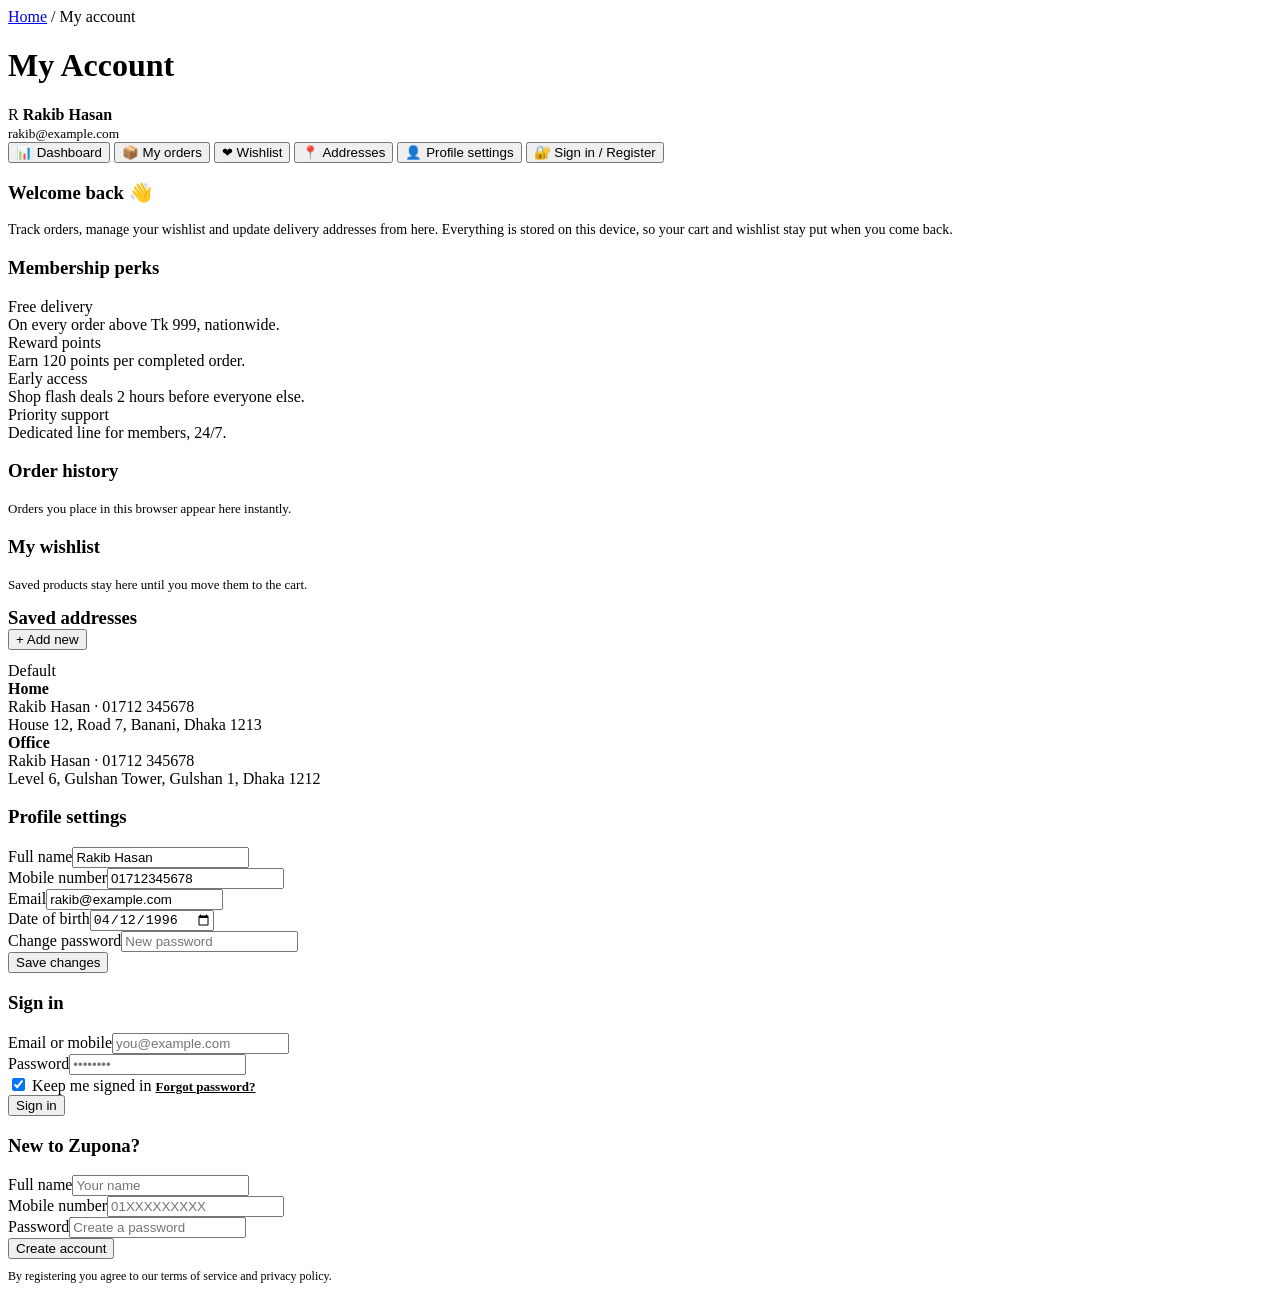
==== account.html @ 5f436944 "Add files via upload" ====
<!DOCTYPE html>
<html lang="en">
<head>
<meta charset="UTF-8">
<meta name="viewport" content="width=device-width, initial-scale=1, viewport-fit=cover">
<meta name="theme-color" content="#D4A017">
<title>My Account — ZUPONA</title>
<link rel="stylesheet" href="css/style.css">
<link rel="icon" href="data:image/svg+xml,<svg xmlns='http://www.w3.org/2000/svg' viewBox='0 0 32 32'><rect width='32' height='32' rx='8' fill='%23D4A017'/><text x='16' y='23' font-size='20' font-family='Arial' font-weight='bold' fill='white' text-anchor='middle'>Z</text></svg>">
</head>
<body data-page="account">

<header id="site-header"></header>

<div class="page-head">
  <div class="container">
    <nav class="crumbs"><a href="index.html">Home</a> <span>/</span> <span>My account</span></nav>
    <h1>My Account</h1>
  </div>
</div>

<main class="container">
  <div class="acc-layout">

    <aside class="acc-nav">
      <div class="acc-user">
        <span class="acc-avatar">R</span>
        <span><strong>Rakib Hasan</strong><br><small class="text-muted">rakib@example.com</small></span>
      </div>
      <button data-acctab="dashboard" class="is-active">📊 Dashboard</button>
      <button data-acctab="orders">📦 My orders</button>
      <button data-acctab="wishlist">❤ Wishlist</button>
      <button data-acctab="address">📍 Addresses</button>
      <button data-acctab="profile">👤 Profile settings</button>
      <button data-acctab="signin">🔐 Sign in / Register</button>
    </aside>

    <section>
      <!-- DASHBOARD -->
      <div data-acc="dashboard">
        <div class="stats" id="accStats"></div>
        <div class="panel mt-16">
          <h3>Welcome back 👋</h3>
          <p class="text-muted" style="font-size:14px;margin:0">Track orders, manage your wishlist and update delivery
          addresses from here. Everything is stored on this device, so your cart and wishlist stay put when you come back.</p>
        </div>
        <div class="panel">
          <h3>Membership perks</h3>
          <div class="addr-grid">
            <div class="addr"><span class="pill">Free delivery</span><br>On every order above Tk 999, nationwide.</div>
            <div class="addr"><span class="pill">Reward points</span><br>Earn 120 points per completed order.</div>
            <div class="addr"><span class="pill">Early access</span><br>Shop flash deals 2 hours before everyone else.</div>
            <div class="addr"><span class="pill">Priority support</span><br>Dedicated line for members, 24/7.</div>
          </div>
        </div>
      </div>

      <!-- ORDERS -->
      <div data-acc="orders" class="hide">
        <div class="panel">
          <h3>Order history</h3>
          <p class="text-muted" style="font-size:13px">Orders you place in this browser appear here instantly.</p>
        </div>
        <div id="accOrders" class="mt-16"></div>
      </div>

      <!-- WISHLIST -->
      <div data-acc="wishlist" class="hide">
        <div class="panel" style="margin-bottom:14px">
          <h3>My wishlist</h3>
          <p class="text-muted" style="font-size:13px;margin:0">Saved products stay here until you move them to the cart.</p>
        </div>
        <div id="accWish"></div>
      </div>

      <!-- ADDRESSES -->
      <div data-acc="address" class="hide">
        <div class="panel">
          <div class="flex-between" style="margin-bottom:12px">
            <h3 style="margin:0">Saved addresses</h3>
            <button class="btn btn-ghost btn-sm" onclick="ZUPONA.toast('Address form opened')">+ Add new</button>
          </div>
          <div class="addr-grid">
            <div class="addr">
              <span class="pill">Default</span><br>
              <strong>Home</strong><br>Rakib Hasan · 01712 345678<br>
              House 12, Road 7, Banani, Dhaka 1213
            </div>
            <div class="addr">
              <strong>Office</strong><br>Rakib Hasan · 01712 345678<br>
              Level 6, Gulshan Tower, Gulshan 1, Dhaka 1212
            </div>
          </div>
        </div>
      </div>

      <!-- PROFILE -->
      <div data-acc="profile" class="hide">
        <div class="panel">
          <h3>Profile settings</h3>
          <form class="acc-form form-grid">
            <div class="field"><label>Full name</label><input value="Rakib Hasan"></div>
            <div class="field"><label>Mobile number</label><input value="01712345678"></div>
            <div class="field"><label>Email</label><input type="email" value="rakib@example.com"></div>
            <div class="field"><label>Date of birth</label><input type="date" value="1996-04-12"></div>
            <div class="field full"><label>Change password</label><input type="password" placeholder="New password"></div>
            <div class="field full"><button class="btn btn-primary" type="submit">Save changes</button></div>
          </form>
        </div>
      </div>

      <!-- SIGN IN -->
      <div data-acc="signin" class="hide">
        <div class="cart-layout">
          <div class="panel">
            <h3>Sign in</h3>
            <form class="acc-form form-grid">
              <div class="field full"><label>Email or mobile</label><input required placeholder="you@example.com"></div>
              <div class="field full"><label>Password</label><input type="password" required placeholder="••••••••"></div>
              <div class="field full flex-between">
                <label class="check"><input type="checkbox" checked> <span>Keep me signed in</span></label>
                <a href="#" style="font-size:13px;color:var(--blue);font-weight:700">Forgot password?</a>
              </div>
              <div class="field full"><button class="btn btn-primary btn-block" type="submit">Sign in</button></div>
            </form>
          </div>
          <div class="panel">
            <h3>New to Zupona?</h3>
            <form class="acc-form form-grid">
              <div class="field full"><label>Full name</label><input required placeholder="Your name"></div>
              <div class="field full"><label>Mobile number</label><input required type="tel" placeholder="01XXXXXXXXX"></div>
              <div class="field full"><label>Password</label><input type="password" required placeholder="Create a password"></div>
              <div class="field full"><button class="btn btn-gold btn-block" type="submit">Create account</button></div>
            </form>
            <p class="text-muted" style="font-size:12px;margin-top:10px">By registering you agree to our terms of service and privacy policy.</p>
          </div>
        </div>
      </div>
    </section>
  </div>
</main>

<div id="site-footer"></div>
<div id="site-extras"></div>
<script src="js/app.js"></script>
</body>
</html>
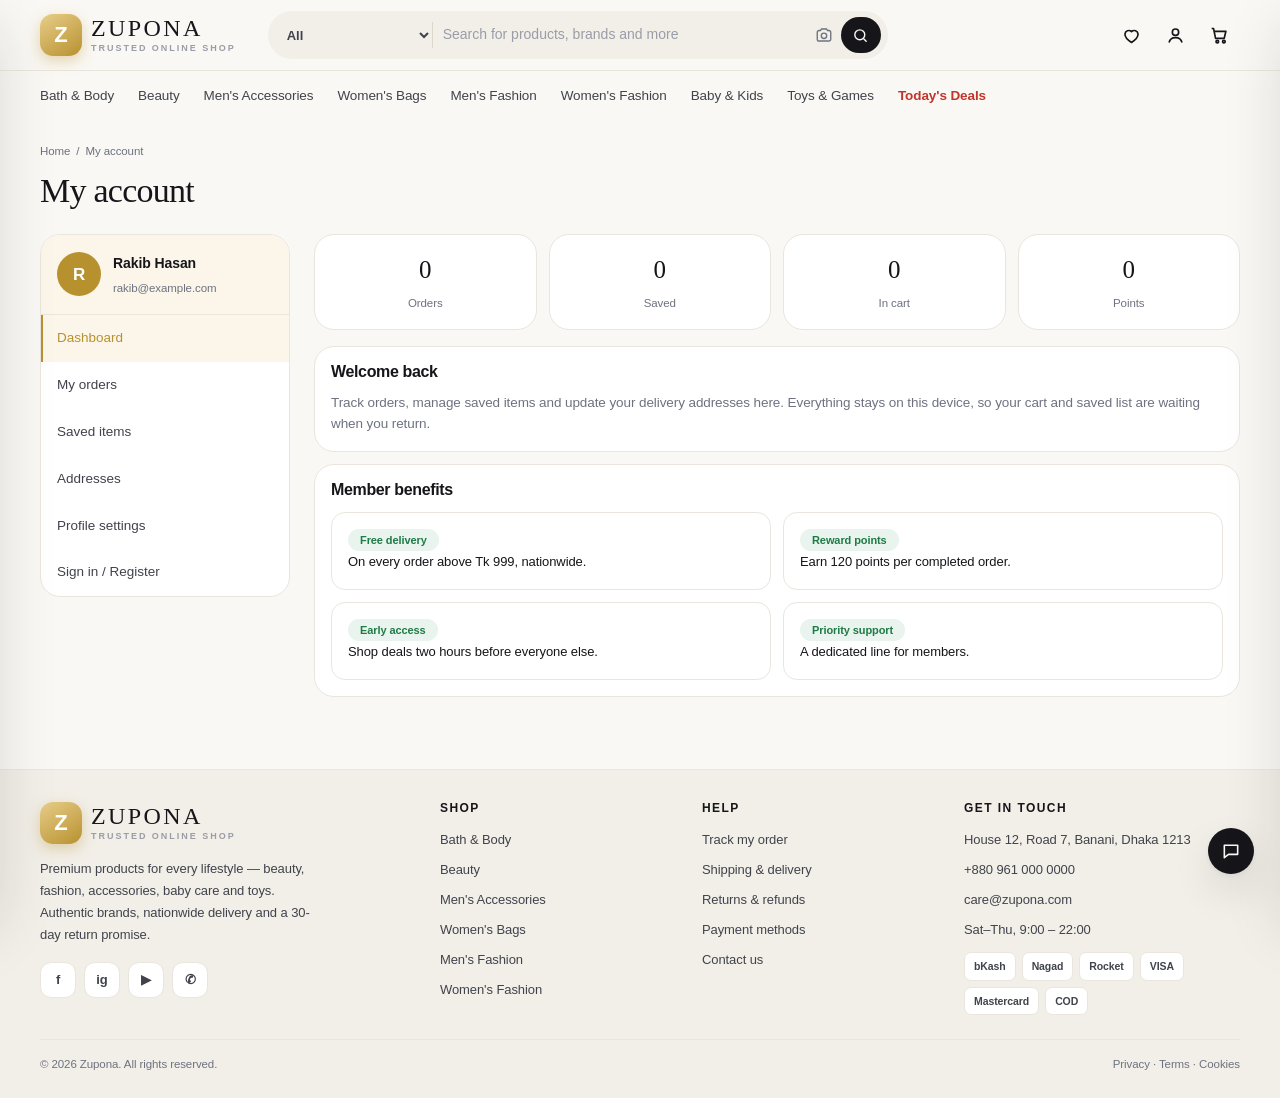
==== commit 46c4c4b4: "Add files via upload" ====
--- a/account.html
+++ b/account.html
@@ -2,137 +2,122 @@
 <html lang="en">
 <head>
 <meta charset="UTF-8">
-<meta name="viewport" content="width=device-width, initial-scale=1, viewport-fit=cover">
-<meta name="theme-color" content="#D4A017">
-<title>My Account — ZUPONA</title>
-<link rel="stylesheet" href="css/style.css">
-<link rel="icon" href="data:image/svg+xml,<svg xmlns='http://www.w3.org/2000/svg' viewBox='0 0 32 32'><rect width='32' height='32' rx='8' fill='%23D4A017'/><text x='16' y='23' font-size='20' font-family='Arial' font-weight='bold' fill='white' text-anchor='middle'>Z</text></svg>">
+<meta name="viewport" content="width=device-width, initial-scale=1, minimum-scale=1, viewport-fit=cover">
+<meta name="theme-color" content="#FAF8F4" media="(prefers-color-scheme: light)">
+<meta name="theme-color" content="#0B0C0F" media="(prefers-color-scheme: dark)">
+<meta name="description" content="Zupona — trusted online shop. Authentic beauty, fashion, accessories, baby care and toys with fast nationwide delivery and 30-day returns.">
+<title>My Account — Zupona</title>
+<link rel="stylesheet" href="css/zupona.css">
+<link rel="manifest" href="manifest.json">
+<link rel="icon" href="icon.svg">
+<link rel="apple-touch-icon" href="icon.svg">
+<meta name="apple-mobile-web-app-capable" content="yes">
+<meta name="apple-mobile-web-app-title" content="Zupona">
 </head>
 <body data-page="account">
 
-<header id="site-header"></header>
+<header id="hd"></header>
 
-<div class="page-head">
-  <div class="container">
-    <nav class="crumbs"><a href="index.html">Home</a> <span>/</span> <span>My account</span></nav>
-    <h1>My Account</h1>
+<main class="wrap">
+  <div class="ph">
+    <nav class="crumb"><a href="index.html">Home</a><span>/</span><span>My account</span></nav>
+    <h1>My account</h1>
   </div>
-</div>
 
-<main class="container">
-  <div class="acc-layout">
-
-    <aside class="acc-nav">
-      <div class="acc-user">
-        <span class="acc-avatar">R</span>
-        <span><strong>Rakib Hasan</strong><br><small class="text-muted">rakib@example.com</small></span>
+  <div class="acc">
+    <aside class="acc-n">
+      <div class="acc-u">
+        <span class="acc-av">R</span>
+        <span><b style="font-size:14px">Rakib Hasan</b><br><small style="color:var(--ink-3);font-size:11.5px">rakib@example.com</small></span>
       </div>
-      <button data-acctab="dashboard" class="is-active">📊 Dashboard</button>
-      <button data-acctab="orders">📦 My orders</button>
-      <button data-acctab="wishlist">❤ Wishlist</button>
-      <button data-acctab="address">📍 Addresses</button>
-      <button data-acctab="profile">👤 Profile settings</button>
-      <button data-acctab="signin">🔐 Sign in / Register</button>
+      <button data-at="dash" class="on">Dashboard</button>
+      <button data-at="orders">My orders</button>
+      <button data-at="wish">Saved items</button>
+      <button data-at="addr">Addresses</button>
+      <button data-at="prof">Profile settings</button>
+      <button data-at="in">Sign in / Register</button>
     </aside>
 
     <section>
-      <!-- DASHBOARD -->
-      <div data-acc="dashboard">
+      <div data-acc="dash">
         <div class="stats" id="accStats"></div>
-        <div class="panel mt-16">
-          <h3>Welcome back 👋</h3>
-          <p class="text-muted" style="font-size:14px;margin:0">Track orders, manage your wishlist and update delivery
-          addresses from here. Everything is stored on this device, so your cart and wishlist stay put when you come back.</p>
+        <div class="pnl" style="margin-top:16px">
+          <h3>Welcome back</h3>
+          <p style="font-size:13.5px;color:var(--ink-3)">Track orders, manage saved items and update your delivery addresses here. Everything stays on this device, so your cart and saved list are waiting when you return.</p>
         </div>
-        <div class="panel">
-          <h3>Membership perks</h3>
-          <div class="addr-grid">
-            <div class="addr"><span class="pill">Free delivery</span><br>On every order above Tk 999, nationwide.</div>
-            <div class="addr"><span class="pill">Reward points</span><br>Earn 120 points per completed order.</div>
-            <div class="addr"><span class="pill">Early access</span><br>Shop flash deals 2 hours before everyone else.</div>
-            <div class="addr"><span class="pill">Priority support</span><br>Dedicated line for members, 24/7.</div>
+        <div class="pnl">
+          <h3>Member benefits</h3>
+          <div class="addr">
+            <div><span class="pill">Free delivery</span><br>On every order above Tk 999, nationwide.</div>
+            <div><span class="pill">Reward points</span><br>Earn 120 points per completed order.</div>
+            <div><span class="pill">Early access</span><br>Shop deals two hours before everyone else.</div>
+            <div><span class="pill">Priority support</span><br>A dedicated line for members.</div>
           </div>
         </div>
       </div>
 
-      <!-- ORDERS -->
       <div data-acc="orders" class="hide">
-        <div class="panel">
-          <h3>Order history</h3>
-          <p class="text-muted" style="font-size:13px">Orders you place in this browser appear here instantly.</p>
-        </div>
-        <div id="accOrders" class="mt-16"></div>
+        <div class="pnl" style="margin-bottom:16px"><h3>Order history</h3>
+          <p style="font-size:12.5px;color:var(--ink-3)">Orders you place appear here instantly, with live tracking.</p></div>
+        <div id="accOrders"></div>
       </div>
 
-      <!-- WISHLIST -->
-      <div data-acc="wishlist" class="hide">
-        <div class="panel" style="margin-bottom:14px">
-          <h3>My wishlist</h3>
-          <p class="text-muted" style="font-size:13px;margin:0">Saved products stay here until you move them to the cart.</p>
-        </div>
+      <div data-acc="wish" class="hide">
+        <div class="pnl" style="margin-bottom:16px"><h3>Saved items</h3>
+          <p style="font-size:12.5px;color:var(--ink-3)">Products stay here until you move them to the cart.</p></div>
         <div id="accWish"></div>
       </div>
 
-      <!-- ADDRESSES -->
-      <div data-acc="address" class="hide">
-        <div class="panel">
-          <div class="flex-between" style="margin-bottom:12px">
+      <div data-acc="addr" class="hide">
+        <div class="pnl">
+          <div style="display:flex;justify-content:space-between;align-items:center;margin-bottom:14px">
             <h3 style="margin:0">Saved addresses</h3>
-            <button class="btn btn-ghost btn-sm" onclick="ZUPONA.toast('Address form opened')">+ Add new</button>
+            <button class="btn btn-line btn-sm" onclick="ZUPONA.toast('Address form opened')">+ Add new</button>
           </div>
-          <div class="addr-grid">
-            <div class="addr">
-              <span class="pill">Default</span><br>
-              <strong>Home</strong><br>Rakib Hasan · 01712 345678<br>
-              House 12, Road 7, Banani, Dhaka 1213
-            </div>
-            <div class="addr">
-              <strong>Office</strong><br>Rakib Hasan · 01712 345678<br>
-              Level 6, Gulshan Tower, Gulshan 1, Dhaka 1212
-            </div>
+          <div class="addr">
+            <div><span class="pill">Default</span><br><b>Home</b><br>Rakib Hasan · 01712 345678<br>House 12, Road 7, Banani, Dhaka 1213</div>
+            <div><b>Office</b><br>Rakib Hasan · 01712 345678<br>Level 6, Gulshan Tower, Gulshan 1, Dhaka 1212</div>
           </div>
         </div>
       </div>
 
-      <!-- PROFILE -->
-      <div data-acc="profile" class="hide">
-        <div class="panel">
+      <div data-acc="prof" class="hide">
+        <div class="pnl">
           <h3>Profile settings</h3>
-          <form class="acc-form form-grid">
-            <div class="field"><label>Full name</label><input value="Rakib Hasan"></div>
-            <div class="field"><label>Mobile number</label><input value="01712345678"></div>
-            <div class="field"><label>Email</label><input type="email" value="rakib@example.com"></div>
-            <div class="field"><label>Date of birth</label><input type="date" value="1996-04-12"></div>
-            <div class="field full"><label>Change password</label><input type="password" placeholder="New password"></div>
-            <div class="field full"><button class="btn btn-primary" type="submit">Save changes</button></div>
+          <form class="accF fg">
+            <div class="fd"><label>Full name</label><input value="Rakib Hasan"></div>
+            <div class="fd"><label>Mobile number</label><input value="01712345678"></div>
+            <div class="fd"><label>Email</label><input type="email" value="rakib@example.com"></div>
+            <div class="fd"><label>Date of birth</label><input type="date" value="1996-04-12"></div>
+            <div class="fd w"><label>New password</label><input type="password" placeholder="••••••••"></div>
+            <div class="fd w"><button class="btn btn-ink" type="submit">Save changes</button></div>
           </form>
         </div>
       </div>
 
-      <!-- SIGN IN -->
-      <div data-acc="signin" class="hide">
-        <div class="cart-layout">
-          <div class="panel">
+      <div data-acc="in" class="hide">
+        <div class="two-r" style="margin-top:0">
+          <div class="pnl">
             <h3>Sign in</h3>
-            <form class="acc-form form-grid">
-              <div class="field full"><label>Email or mobile</label><input required placeholder="you@example.com"></div>
-              <div class="field full"><label>Password</label><input type="password" required placeholder="••••••••"></div>
-              <div class="field full flex-between">
-                <label class="check"><input type="checkbox" checked> <span>Keep me signed in</span></label>
-                <a href="#" style="font-size:13px;color:var(--blue);font-weight:700">Forgot password?</a>
+            <form class="accF fg">
+              <div class="fd w"><label>Email or mobile</label><input required placeholder="you@example.com"></div>
+              <div class="fd w"><label>Password</label><input type="password" required placeholder="••••••••"></div>
+              <div class="fd w" style="flex-direction:row;justify-content:space-between;align-items:center">
+                <label class="ck"><input type="checkbox" checked><span>Keep me signed in</span></label>
+                <a href="#" style="font-size:12.5px;color:var(--gold);font-weight:600">Forgot password?</a>
               </div>
-              <div class="field full"><button class="btn btn-primary btn-block" type="submit">Sign in</button></div>
+              <div class="fd w"><button class="btn btn-ink btn-full" type="submit">Sign in</button></div>
             </form>
           </div>
-          <div class="panel">
+          <div class="pnl">
             <h3>New to Zupona?</h3>
-            <form class="acc-form form-grid">
-              <div class="field full"><label>Full name</label><input required placeholder="Your name"></div>
-              <div class="field full"><label>Mobile number</label><input required type="tel" placeholder="01XXXXXXXXX"></div>
-              <div class="field full"><label>Password</label><input type="password" required placeholder="Create a password"></div>
-              <div class="field full"><button class="btn btn-gold btn-block" type="submit">Create account</button></div>
+            <form class="accF fg">
+              <div class="fd w"><label>Full name</label><input required placeholder="Your name"></div>
+              <div class="fd w"><label>Mobile number</label><input type="tel" required placeholder="01XXXXXXXXX"></div>
+              <div class="fd w"><label>Password</label><input type="password" required placeholder="Create a password"></div>
+              <div class="fd w"><button class="btn btn-gold btn-full" type="submit">Create account</button></div>
             </form>
-            <p class="text-muted" style="font-size:12px;margin-top:10px">By registering you agree to our terms of service and privacy policy.</p>
+            <p style="font-size:11.5px;color:var(--ink-3);margin-top:12px">By registering you agree to our terms of service and privacy policy.</p>
           </div>
         </div>
       </div>
@@ -140,8 +125,8 @@
   </div>
 </main>
 
-<div id="site-footer"></div>
-<div id="site-extras"></div>
-<script src="js/app.js"></script>
+<div id="ft"></div>
+<div id="xt"></div>
+<script src="js/zupona.js"></script>
 </body>
 </html>
--- a/css/zupona.css
+++ b/css/zupona.css
@@ -0,0 +1,931 @@
+/* =====================================================================
+   ZUPONA — Design System  (single stylesheet, mobile-first)
+   Written from scratch. No legacy layers, no overrides fighting.
+
+   IDENTITY
+   · Canvas  : warm ivory  #FAF8F4   (not the cold grey every market uses)
+   · Ink     : near-black  #16161A
+   · Accent  : deep gold   #B8912F   — used once per screen, never twice
+   · Display : serif headlines (marketplaces are all sans — this is ours)
+   · Rhythm  : one spacing scale, one radius scale, one type scale
+   ===================================================================== */
+
+/* ------------------------------------------------------------- TOKENS */
+:root{
+  --ivory:#FAF8F4;
+  --ivory-2:#F2EFE8;
+  --card:#FFFFFF;
+  --ink:#16161A;
+  --ink-2:#41434C;
+  --ink-3:#6E7280;
+  --muted:#9A9DA8;
+  --line:#EAE6DE;
+  --line-2:#DCD7CC;
+  --gold:#B8912F;
+  --gold-2:#D9B457;
+  --gold-wash:#FBF6E9;
+  --sale:#C2352B;
+  --ok:#1F7A46;
+
+  --font:-apple-system,BlinkMacSystemFont,"Segoe UI",Roboto,"Helvetica Neue",Arial,sans-serif;
+  --serif:"Iowan Old Style","Palatino Linotype",Palatino,"Book Antiqua",Georgia,serif;
+
+  /* type scale */
+  --t-hero:clamp(30px,8.6vw,38px);
+  --t-h2:20px;
+  --t-h3:15px;
+  --t-body:14px;
+  --t-small:12px;
+  --t-micro:10.5px;
+
+  /* space scale */
+  --s1:4px; --s2:8px; --s3:12px; --s4:16px; --s5:24px; --s6:32px; --s7:44px; --s8:60px;
+  --gut:16px;
+  --rhythm:38px;
+
+  --r1:10px; --r2:14px; --r3:20px; --r4:26px; --pill:999px;
+
+  --sh-1:0 1px 2px rgba(22,22,26,.04), 0 6px 18px rgba(22,22,26,.045);
+  --sh-2:0 2px 6px rgba(22,22,26,.06), 0 18px 40px rgba(22,22,26,.10);
+  --sh-3:0 26px 60px rgba(22,22,26,.16);
+
+  --ease:cubic-bezier(.21,.6,.35,1);
+  --hdr:56px;
+  --nav:calc(58px + env(safe-area-inset-bottom,0px));
+}
+@media (min-width:760px){
+  :root{ --gut:28px; --rhythm:56px; --t-h2:26px; --t-h3:16px; --t-body:15px; --hdr:70px }
+}
+@media (min-width:1180px){ :root{ --gut:40px; --rhythm:72px; --t-h2:30px } }
+
+[data-theme="dark"]{
+  --ivory:#0B0C0F; --ivory-2:#14161B; --card:#14161B;
+  --ink:#F3F2EF; --ink-2:#C6C7CE; --ink-3:#9A9DA8; --muted:#7A7E8A;
+  --line:#23262E; --line-2:#2E323C; --gold-wash:#1E1A10;
+  --sh-1:0 1px 2px rgba(0,0,0,.5), 0 8px 22px rgba(0,0,0,.34);
+  --sh-2:0 2px 8px rgba(0,0,0,.55), 0 20px 44px rgba(0,0,0,.45);
+}
+
+/* -------------------------------------------------------------- RESET */
+*,*::before,*::after{box-sizing:border-box}
+html{-webkit-text-size-adjust:100%;scroll-behavior:smooth}
+body{
+  margin:0;background:var(--ivory);color:var(--ink);
+  font:400 var(--t-body)/1.55 var(--font);
+  letter-spacing:-.006em;-webkit-font-smoothing:antialiased;
+  padding-bottom:calc(var(--nav) + 4px);
+  overflow-x:hidden;
+}
+@media (min-width:992px){ body{padding-bottom:0} }
+img,svg{display:block;max-width:100%}
+img{background:var(--ivory-2)}
+a{color:inherit;text-decoration:none}
+button,input,select,textarea{font:inherit;color:inherit}
+button{border:0;background:none;cursor:pointer;padding:0}
+ul{margin:0;padding:0;list-style:none}
+p{margin:0}
+h1,h2,h3,h4{margin:0;font-weight:600;line-height:1.15;letter-spacing:-.022em}
+h1,h2{font-family:var(--serif);font-weight:500}
+:focus-visible{outline:2px solid var(--gold);outline-offset:3px;border-radius:6px}
+::selection{background:var(--gold-wash);color:var(--ink)}
+
+.wrap{width:100%;max-width:1340px;margin-inline:auto;padding-inline:var(--gut)}
+.sr{position:absolute;width:1px;height:1px;overflow:hidden;clip:rect(0 0 0 0);white-space:nowrap}
+.hide{display:none !important}
+.dt{display:none}
+@media (min-width:992px){ .dt{display:block} .mb{display:none !important} }
+
+/* ------------------------------------------------------------ CONTROLS */
+.btn{
+  display:inline-flex;align-items:center;justify-content:center;gap:8px;
+  height:46px;padding:0 22px;border-radius:var(--pill);
+  font-size:14px;font-weight:600;letter-spacing:-.01em;white-space:nowrap;
+  transition:transform .18s var(--ease),background .2s,color .2s,box-shadow .2s,border-color .2s;
+}
+.btn:active{transform:scale(.97)}
+.btn-gold{background:var(--gold);color:#fff;box-shadow:0 10px 24px rgba(184,145,47,.3)}
+.btn-gold:hover{background:#A37F24}
+.btn-ink{background:var(--ink);color:var(--ivory)}
+.btn-ink:hover{background:#000}
+.btn-line{border:1px solid var(--line-2);color:var(--ink);background:var(--card)}
+.btn-line:hover{border-color:var(--gold);color:var(--gold)}
+.btn-sm{height:38px;padding:0 16px;font-size:13px}
+.btn-full{width:100%}
+.btn[disabled]{opacity:.45;pointer-events:none}
+
+.chip{
+  display:inline-flex;align-items:center;gap:6px;height:36px;padding:0 15px;
+  border:1px solid var(--line);border-radius:var(--pill);background:var(--card);
+  font-size:13px;font-weight:500;color:var(--ink-2);transition:.2s;
+}
+.chip:hover{border-color:var(--gold);color:var(--gold)}
+.chip.on{background:var(--ink);border-color:var(--ink);color:var(--ivory)}
+
+.ico{
+  width:42px;height:42px;border-radius:var(--r2);display:grid;place-items:center;
+  position:relative;color:var(--ink);transition:background .2s;
+}
+.ico:hover{background:var(--ivory-2)}
+.ico svg{width:21px;height:21px}
+.ico .n{
+  position:absolute;top:3px;right:3px;min-width:17px;height:17px;padding:0 4px;
+  background:var(--sale);color:#fff;border-radius:var(--pill);
+  font:700 10px/17px var(--font);text-align:center;
+}
+
+/* ------------------------------------------------------------- SECTION */
+.sec{margin-top:var(--rhythm)}
+.sec-hd{display:flex;align-items:flex-end;justify-content:space-between;gap:var(--s4);margin-bottom:var(--s4)}
+.sec-hd h2{font-size:var(--t-h2)}
+.eyebrow{
+  display:block;font:700 var(--t-micro)/1 var(--font);letter-spacing:.2em;
+  text-transform:uppercase;color:var(--gold);margin-bottom:9px;
+}
+.sec-hd p{font-size:var(--t-small);color:var(--ink-3);margin-top:6px;max-width:46ch}
+@media (max-width:560px){ .sec-hd p{display:none} }
+.more{display:inline-flex;align-items:center;gap:6px;font-size:13px;font-weight:600;
+  color:var(--ink-2);white-space:nowrap;flex:0 0 auto}
+.more:hover{color:var(--gold);gap:9px}
+.more svg{width:15px;height:15px}
+
+/* ======================================================== HEADER
+   Mobile: ONE 56px row — menu · wordmark · cart.
+   Search is its own slim row and collapses away as you scroll.       */
+.hd{position:sticky;top:0;z-index:60;background:var(--ivory);
+  transition:box-shadow .25s,background .25s}
+body.scr .hd{box-shadow:0 1px 0 var(--line),0 8px 24px rgba(22,22,26,.05);
+  background:color-mix(in srgb,var(--ivory) 92%,transparent);backdrop-filter:blur(14px) saturate(1.4)}
+
+.hd-row{display:flex;align-items:center;gap:var(--s2);height:var(--hdr)}
+.mark{display:flex;align-items:center;gap:9px;margin-inline:auto}
+@media (min-width:992px){ .mark{margin-inline:0} }
+.mark-z{
+  width:34px;height:34px;flex:0 0 auto;border-radius:11px;
+  background:linear-gradient(145deg,#E8CE8A,var(--gold));color:#fff;
+  display:grid;place-items:center;font:800 18px/1 var(--font);
+  box-shadow:0 5px 14px rgba(184,145,47,.34);
+}
+.mark-t{line-height:1}
+.mark-n{display:block;font-family:var(--serif);font-size:19px;font-weight:500;letter-spacing:.1em}
+.mark-s{display:block;font:600 8px/1.4 var(--font);letter-spacing:.22em;text-transform:uppercase;color:var(--muted);margin-top:2px}
+@media (min-width:760px){
+  .mark-z{width:42px;height:42px;font-size:22px;border-radius:13px}
+  .mark-n{font-size:24px}
+  .mark-s{font-size:9px}
+}
+.hd-act{display:flex;align-items:center;gap:2px;margin-left:auto}
+
+/* search */
+.hd-find{padding-bottom:10px;transition:max-height .3s var(--ease),opacity .25s,padding .3s;
+  max-height:60px;overflow:hidden}
+@media (max-width:991px){ body.scr .hd-find{max-height:0;opacity:0;padding-bottom:0} }
+.find{display:flex;align-items:center;gap:8px;height:44px;padding:0 6px 0 14px;
+  background:var(--ivory-2);border:1px solid transparent;border-radius:var(--pill);
+  transition:.2s;width:100%}
+.find:focus-within{background:var(--card);border-color:var(--gold);box-shadow:0 0 0 4px rgba(184,145,47,.12)}
+.find svg{width:18px;height:18px;color:var(--ink-3);flex:0 0 auto}
+.find input{flex:1;min-width:0;border:0;background:none;outline:0;font-size:14px}
+.find input::placeholder{color:var(--muted)}
+.find select{display:none}
+.find .go{display:none}
+@media (min-width:992px){
+  .hd-find{display:none}
+  .find-dt{display:flex;flex:1;max-width:620px;height:48px;margin-inline:var(--s5)}
+  .find-dt select{display:block;border:0;background:none;font-size:13px;font-weight:600;
+    color:var(--ink-2);border-right:1px solid var(--line-2);padding-right:12px;height:26px}
+  .find-dt .go{display:grid;place-items:center;width:40px;height:36px;border-radius:var(--pill);
+    background:var(--ink);color:var(--ivory)}
+  .find-dt .go svg{color:inherit;width:17px;height:17px}
+}
+
+/* desktop nav */
+.hd-nav{display:none;border-top:1px solid var(--line)}
+@media (min-width:992px){ .hd-nav{display:block} }
+.hd-nav ul{display:flex;align-items:center;gap:var(--s5);height:48px;overflow:auto;scrollbar-width:none}
+.hd-nav ul::-webkit-scrollbar{display:none}
+.hd-nav a{font-size:13.5px;font-weight:500;color:var(--ink-2);white-space:nowrap;
+  position:relative;padding:4px 0}
+.hd-nav a::after{content:"";position:absolute;left:0;right:100%;bottom:-2px;height:1.5px;
+  background:var(--gold);transition:right .25s var(--ease)}
+.hd-nav a:hover{color:var(--ink)}
+.hd-nav a:hover::after{right:0}
+.hd-nav a.sale{color:var(--sale);font-weight:600}
+
+/* mobile category rail (inner pages only) */
+.rail-cat{display:flex;gap:7px;overflow-x auto;overflow-x:auto;padding:0 var(--gut) 12px;
+  scrollbar-width:none}
+.rail-cat::-webkit-scrollbar{display:none}
+@media (min-width:992px){ .rail-cat{display:none} }
+.rail-cat a{flex:0 0 auto;height:34px;padding:0 14px;display:grid;place-items:center;
+  border:1px solid var(--line);border-radius:var(--pill);font-size:12.5px;font-weight:500;
+  color:var(--ink-2);background:var(--card)}
+.rail-cat a.on{background:var(--ink);border-color:var(--ink);color:var(--ivory)}
+
+/* ============================================================ HERO
+   ONE focal image. ONE promise. ONE action. Nothing else competes.  */
+.hero{margin-top:var(--s3)}
+.hero-f{position:relative;border-radius:var(--r4);overflow:hidden;background:var(--ink);
+  box-shadow:var(--sh-2)}
+.hero-t{display:flex;transition:transform .6s var(--ease)}
+.hero-s{position:relative;min-width:100%;aspect-ratio:5/6}
+@media (min-width:560px){ .hero-s{aspect-ratio:16/10} }
+@media (min-width:992px){ .hero-s{aspect-ratio:2.5/1} }
+.hero-s img{position:absolute;inset:0;width:100%;height:100%;object-fit:cover;
+  filter:saturate(.9) contrast(1.03);background:#222}
+.hero-s::after{
+  content:"";position:absolute;inset:0;
+  background:linear-gradient(178deg,rgba(10,10,12,.10) 0%,rgba(10,10,12,.52) 44%,rgba(10,10,12,.95) 100%);
+}
+@media (min-width:560px){
+  .hero-s::after{background:linear-gradient(92deg,rgba(10,10,12,.93) 4%,rgba(10,10,12,.66) 46%,rgba(10,10,12,.12) 94%)}
+}
+.hero-c{position:absolute;z-index:2;left:0;right:0;bottom:0;padding:0 22px 26px;color:#fff}
+@media (min-width:560px){
+  .hero-c{top:0;right:auto;width:min(58%,540px);padding:0 0 0 36px;
+    display:flex;flex-direction:column;justify-content:center;align-items:flex-start}
+}
+@media (min-width:1180px){ .hero-c{padding-left:56px;width:min(52%,600px)} }
+.hero-k{
+  display:inline-flex;align-items:center;gap:9px;
+  font:700 var(--t-micro)/1 var(--font);letter-spacing:.22em;text-transform:uppercase;
+  color:var(--gold-2);margin-bottom:14px;
+}
+.hero-k::before{content:"";width:22px;height:1px;background:var(--gold-2)}
+.hero-c h1{font-size:var(--t-hero);line-height:1.04;color:#fff;text-wrap:balance}
+@media (min-width:560px){ .hero-c h1{font-size:clamp(32px,4.4vw,56px)} }
+.hero-c h1 em{font-style:italic;color:var(--gold-2)}
+.hero-c p{font-size:13.5px;line-height:1.6;color:rgba(255,255,255,.82);
+  margin-top:12px;max-width:33ch}
+@media (min-width:560px){ .hero-c p{font-size:16px;max-width:40ch} }
+.hero-c .btn{margin-top:20px}
+.hero-d{position:absolute;z-index:3;top:16px;right:18px;display:flex;gap:5px}
+@media (min-width:560px){ .hero-d{top:auto;bottom:22px;right:24px} }
+.hero-d button{width:6px;height:6px;border-radius:var(--pill);background:rgba(255,255,255,.4);
+  transition:width .3s var(--ease),background .3s}
+.hero-d button.on{width:22px;background:var(--gold-2)}
+.hero-a{position:absolute;z-index:3;top:50%;transform:translateY(-50%);
+  width:44px;height:44px;border-radius:var(--pill);display:none;place-items:center;
+  background:rgba(255,255,255,.14);border:1px solid rgba(255,255,255,.24);
+  color:#fff;backdrop-filter:blur(8px)}
+@media (min-width:992px){ .hero-a{display:grid} }
+.hero-a:hover{background:rgba(255,255,255,.26)}
+.hero-a.p{left:20px} .hero-a.n{right:20px}
+.hero-a svg{width:19px;height:19px}
+
+/* trust ribbon — the "why keep browsing" answer, right under the fold */
+.trust{display:grid;grid-template-columns:repeat(3,1fr);gap:var(--s2);margin-top:var(--s3)}
+@media (min-width:760px){ .trust{gap:var(--s4);margin-top:var(--s4)} }
+.trust div{
+  background:var(--card);border:1px solid var(--line);border-radius:var(--r2);
+  padding:12px 8px;text-align:center;
+}
+.trust b{display:block;font-family:var(--serif);font-size:16px;font-weight:500;letter-spacing:-.01em}
+.trust span{display:block;font-size:10px;font-weight:500;color:var(--ink-3);margin-top:3px;line-height:1.3}
+@media (min-width:760px){
+  .trust div{padding:20px 14px}
+  .trust b{font-size:23px}
+  .trust span{font-size:12.5px;margin-top:5px}
+}
+
+/* ==================================================== CATEGORY GRID
+   Primary wayfinding. 4 across on phones, 8 on desktop. Calm.       */
+.cats{display:grid;grid-template-columns:repeat(4,1fr);gap:var(--s3)}
+@media (min-width:760px){ .cats{grid-template-columns:repeat(8,1fr);gap:var(--s4)} }
+.cat{text-align:center}
+.cat-i{
+  position:relative;aspect-ratio:1;border-radius:var(--r3);overflow:hidden;
+  background:var(--card);box-shadow:var(--sh-1);margin-bottom:9px;
+  transition:transform .3s var(--ease),box-shadow .3s;
+}
+.cat:hover .cat-i{transform:translateY(-5px);box-shadow:var(--sh-2)}
+.cat:active .cat-i{transform:scale(.96)}
+.cat-i img{width:100%;height:100%;object-fit:cover;transition:transform .55s var(--ease)}
+.cat:hover .cat-i img{transform:scale(1.09)}
+.cat b{display:block;font-size:11px;font-weight:600;color:var(--ink-2);line-height:1.3;letter-spacing:-.005em}
+@media (min-width:760px){ .cat b{font-size:13px} }
+
+/* ==================================================== PRODUCT CARD
+   Phone: image, title, price, rating, one round tap target. Nothing else. */
+.grid{display:grid;grid-template-columns:repeat(2,1fr);gap:var(--s3)}
+@media (min-width:620px){ .grid{grid-template-columns:repeat(3,1fr)} }
+@media (min-width:900px){ .grid{grid-template-columns:repeat(4,1fr);gap:var(--s4)} }
+@media (min-width:1180px){ .grid{grid-template-columns:repeat(5,1fr)} }
+
+.rail{display:grid;grid-auto-flow:column;grid-auto-columns:45%;gap:var(--s3);
+  overflow-x:auto;scroll-snap-type:x mandatory;scrollbar-width:none;
+  padding-bottom:var(--s1);margin-inline:calc(var(--gut) * -1);padding-inline:var(--gut)}
+.rail::-webkit-scrollbar{display:none}
+.rail>*{scroll-snap-align:start}
+@media (min-width:620px){ .rail{grid-auto-columns:30%} }
+@media (min-width:900px){ .rail{grid-auto-columns:23%;margin-inline:0;padding-inline:0} }
+@media (min-width:1180px){ .rail{grid-auto-columns:19%} }
+
+.pc{
+  position:relative;background:var(--card);border-radius:var(--r3);overflow:hidden;
+  box-shadow:var(--sh-1);display:flex;flex-direction:column;
+  transition:transform .25s var(--ease),box-shadow .25s;
+}
+.pc:hover{transform:translateY(-4px);box-shadow:var(--sh-2)}
+.pc:active{transform:scale(.985)}
+.pc-i{position:relative;aspect-ratio:1;overflow:hidden;background:var(--ivory-2)}
+.pc-i img{width:100%;height:100%;object-fit:cover;transition:transform .55s var(--ease)}
+.pc:hover .pc-i img{transform:scale(1.06)}
+.pc-tag{position:absolute;top:9px;left:9px;z-index:2;background:var(--ink);color:#fff;
+  border-radius:7px;padding:3px 7px;font:700 10px/1.4 var(--font);letter-spacing:.02em}
+.pc-tag.new{background:var(--gold)}
+.pc-w{position:absolute;top:8px;right:8px;z-index:2;width:31px;height:31px;border-radius:var(--pill);
+  background:rgba(255,255,255,.93);display:grid;place-items:center;color:var(--ink-2);
+  box-shadow:0 2px 8px rgba(22,22,26,.12);transition:.2s}
+.pc-w svg{width:16px;height:16px}
+.pc-w:hover{color:var(--sale)}
+.pc-w.on{background:var(--sale);color:#fff}
+.pc-b{padding:11px 12px 13px;display:flex;flex-direction:column;flex:1;position:relative}
+.pc-n{font-size:13px;font-weight:500;color:var(--ink);line-height:1.4;
+  display:-webkit-box;-webkit-line-clamp:2;-webkit-box-orient:vertical;overflow:hidden;
+  min-height:36px;margin-bottom:7px;padding-right:38px}
+@media (min-width:760px){ .pc-n{font-size:14px;min-height:39px} }
+.pc-p{display:flex;align-items:baseline;gap:7px;flex-wrap:wrap}
+.pc-p b{font-family:var(--serif);font-size:17px;font-weight:500;letter-spacing:-.02em}
+.pc-p s{font-size:11.5px;color:var(--muted)}
+.pc-r{display:flex;align-items:center;gap:5px;margin-top:6px;font-size:11px;color:var(--ink-3)}
+.stars{color:var(--gold);font-size:11px;letter-spacing:.5px}
+.pc-add{
+  position:absolute;right:11px;bottom:12px;width:34px;height:34px;border-radius:var(--pill);
+  background:var(--ink);color:var(--ivory);display:grid;place-items:center;
+  transition:transform .2s var(--ease),background .2s;
+}
+.pc-add:hover{background:var(--gold)}
+.pc-add:active{transform:scale(.88)}
+.pc-add svg{width:16px;height:16px}
+@media (min-width:900px){
+  .pc-add{width:36px;height:36px}
+  .pc-add svg{width:17px;height:17px}
+}
+/* list view (shop page, desktop) */
+.grid.list{grid-template-columns:1fr;gap:var(--s3)}
+.grid.list .pc{flex-direction:row}
+.grid.list .pc-i{width:34%;max-width:220px;flex:0 0 auto}
+.grid.list .pc-n{-webkit-line-clamp:3;min-height:0;font-size:15px}
+.grid.list .pc-b{padding:16px 18px}
+
+/* ==================================================== DEALS BAND
+   Urgency, but contained in its own dark band so it can't shout over
+   the hero. Countdown reads as information, not an alarm.            */
+.deals{background:var(--ink);border-radius:var(--r4);padding:var(--s5) var(--s4);color:#fff}
+@media (min-width:760px){ .deals{padding:var(--s6)} }
+.deals .sec-hd{margin-bottom:var(--s5)}
+.deals h2{color:#fff}
+.deals .eyebrow{color:var(--gold-2)}
+.deals .more{color:rgba(255,255,255,.72)}
+.deals .more:hover{color:var(--gold-2)}
+.cd{display:flex;align-items:center;gap:5px}
+.cd b{min-width:34px;height:34px;padding:0 7px;border-radius:9px;
+  background:rgba(255,255,255,.1);border:1px solid rgba(255,255,255,.14);
+  display:grid;place-items:center;font:600 14px/1 var(--font);font-variant-numeric:tabular-nums}
+.cd i{font-style:normal;color:var(--gold-2);font-weight:700}
+.cd-l{font-size:10.5px;letter-spacing:.16em;text-transform:uppercase;
+  color:rgba(255,255,255,.55);margin-bottom:7px;display:block}
+
+.dcards{display:grid;grid-auto-flow:column;grid-auto-columns:44%;gap:var(--s3);
+  overflow-x:auto;scroll-snap-type:x mandatory;scrollbar-width:none}
+.dcards::-webkit-scrollbar{display:none}
+@media (min-width:620px){ .dcards{grid-auto-columns:29%} }
+@media (min-width:900px){ .dcards{grid-auto-columns:17.4%} }
+.dc{scroll-snap-align:start;background:rgba(255,255,255,.055);border:1px solid rgba(255,255,255,.09);
+  border-radius:var(--r2);overflow:hidden;transition:background .2s}
+.dc:hover{background:rgba(255,255,255,.1)}
+.dc-i{position:relative;aspect-ratio:1;background:#26262C}
+.dc-i img{width:100%;height:100%;object-fit:cover}
+.dc-s{position:absolute;top:0;left:0;background:var(--sale);color:#fff;
+  font:700 10px/1 var(--font);padding:5px 8px;border-radius:0 0 10px 0;letter-spacing:.03em}
+.dc-b{padding:10px}
+.dc-p{font-family:var(--serif);font-size:15px;color:#fff}
+.dc-o{font-size:11px;color:rgba(255,255,255,.42);text-decoration:line-through;margin-left:5px}
+.dc-bar{height:4px;border-radius:var(--pill);background:rgba(255,255,255,.14);margin-top:9px;overflow:hidden}
+.dc-bar i{display:block;height:100%;background:linear-gradient(90deg,var(--gold),var(--gold-2))}
+.dc-left{font-size:10px;color:rgba(255,255,255,.5);margin-top:6px;display:block}
+
+/* ==================================================== EDITORIAL SPLIT */
+.split{display:grid;gap:var(--s3);grid-template-columns:1fr}
+@media (min-width:760px){ .split{grid-template-columns:1.35fr 1fr;gap:var(--s4)} }
+.ed{position:relative;border-radius:var(--r4);overflow:hidden;min-height:230px;
+  display:flex;align-items:flex-end;box-shadow:var(--sh-1)}
+@media (min-width:760px){ .ed{min-height:320px} }
+.ed img{position:absolute;inset:0;width:100%;height:100%;object-fit:cover}
+.ed::after{content:"";position:absolute;inset:0;
+  background:linear-gradient(180deg,rgba(10,10,12,.05),rgba(10,10,12,.82))}
+.ed-c{position:relative;z-index:2;padding:var(--s4) var(--s4) var(--s5);color:#fff}
+@media (min-width:760px){ .ed-c{padding:var(--s5)} }
+.ed-c span{font:700 10px/1 var(--font);letter-spacing:.2em;text-transform:uppercase;color:var(--gold-2)}
+.ed-c h3{font-family:var(--serif);font-size:22px;font-weight:500;margin:9px 0 4px;color:#fff}
+@media (min-width:760px){ .ed-c h3{font-size:27px} }
+.ed-c p{font-size:12.5px;color:rgba(255,255,255,.76);max-width:30ch}
+.ed-c em{display:inline-flex;align-items:center;gap:7px;margin-top:14px;
+  font-style:normal;font-size:13px;font-weight:600;border-bottom:1px solid rgba(255,255,255,.4);padding-bottom:3px}
+.ed:hover .ed-c em{gap:11px;border-color:var(--gold-2)}
+
+/* ==================================================== VOUCHERS */
+.vouch{display:grid;grid-auto-flow:column;grid-auto-columns:76%;gap:var(--s3);
+  overflow-x:auto;scroll-snap-type:x mandatory;scrollbar-width:none}
+.vouch::-webkit-scrollbar{display:none}
+@media (min-width:620px){ .vouch{grid-auto-columns:44%} }
+@media (min-width:900px){ .vouch{grid-auto-flow:row;grid-template-columns:repeat(4,1fr)} }
+.v{scroll-snap-align:start;display:flex;align-items:stretch;background:var(--card);
+  border:1px solid var(--line);border-radius:var(--r2);overflow:hidden;position:relative}
+.v-a{background:var(--gold-wash);color:var(--gold);min-width:80px;padding:14px 8px;
+  display:grid;place-content:center;text-align:center;border-right:1px dashed var(--line-2)}
+.v-a b{display:block;font-family:var(--serif);font-size:19px;font-weight:500;line-height:1}
+.v-a span{display:block;font:700 9px/1 var(--font);letter-spacing:.14em;margin-top:5px}
+.v-b{padding:12px;flex:1;min-width:0;display:flex;flex-direction:column;justify-content:center}
+.v-b strong{font-size:12.5px;font-weight:600;letter-spacing:.04em}
+.v-b small{font-size:10.5px;color:var(--ink-3);line-height:1.35;margin-top:3px;
+  display:-webkit-box;-webkit-line-clamp:2;-webkit-box-orient:vertical;overflow:hidden}
+.v-g{align-self:center;margin-right:12px;height:31px;padding:0 13px;border-radius:var(--pill);
+  border:1px solid var(--gold);color:var(--gold);font:600 11.5px/1 var(--font);
+  display:grid;place-items:center;white-space:nowrap;transition:.2s}
+.v-g:hover{background:var(--gold-wash)}
+.v-g.got{background:var(--ok);border-color:var(--ok);color:#fff}
+
+/* ==================================================== SERVICES / WHY */
+.why{display:grid;grid-template-columns:repeat(2,1fr);gap:var(--s3)}
+@media (min-width:760px){ .why{grid-template-columns:repeat(4,1fr);gap:var(--s4)} }
+.why div{background:var(--card);border:1px solid var(--line);border-radius:var(--r3);padding:var(--s4)}
+.why i{display:grid;place-items:center;width:38px;height:38px;border-radius:12px;
+  background:var(--gold-wash);color:var(--gold);margin-bottom:12px}
+.why i svg{width:19px;height:19px}
+.why b{display:block;font-size:13.5px;font-weight:600;margin-bottom:4px}
+.why p{font-size:11.5px;color:var(--ink-3);line-height:1.5}
+@media (min-width:760px){ .why div{padding:var(--s5)} .why b{font-size:15px} .why p{font-size:13px} }
+
+/* ==================================================== COLLECTIONS */
+.looks{display:grid;grid-template-columns:repeat(2,1fr);gap:var(--s3)}
+@media (min-width:900px){ .looks{grid-template-columns:repeat(4,1fr);gap:var(--s4)} }
+.look{position:relative;border-radius:var(--r3);overflow:hidden;aspect-ratio:3/4;
+  box-shadow:var(--sh-1);display:block}
+.look img{width:100%;height:100%;object-fit:cover;transition:transform .6s var(--ease)}
+.look:hover img{transform:scale(1.07)}
+.look::after{content:"";position:absolute;inset:0;
+  background:linear-gradient(180deg,transparent 42%,rgba(10,10,12,.86))}
+.look-c{position:absolute;z-index:2;left:0;right:0;bottom:0;padding:var(--s4);color:#fff}
+.look-c span{font:700 9.5px/1 var(--font);letter-spacing:.18em;text-transform:uppercase;
+  color:var(--gold-2)}
+.look-c b{display:block;font-family:var(--serif);font-size:15px;font-weight:500;margin-top:6px;line-height:1.25}
+
+/* ==================================================== TESTIMONIALS */
+.says{display:grid;gap:var(--s3);grid-template-columns:1fr}
+@media (min-width:760px){ .says{grid-template-columns:repeat(3,1fr);gap:var(--s4)} }
+.say{background:var(--card);border:1px solid var(--line);border-radius:var(--r3);padding:var(--s5)}
+.say q{display:block;font-family:var(--serif);font-size:15.5px;line-height:1.55;
+  color:var(--ink);quotes:none;margin:12px 0 16px}
+.say-w{display:flex;align-items:center;gap:11px;border-top:1px solid var(--line);padding-top:14px}
+.say-w img{width:40px;height:40px;border-radius:var(--pill);object-fit:cover;flex:0 0 auto}
+.say-w b{display:block;font-size:13px;font-weight:600}
+.say-w small{font-size:11px;color:var(--ink-3)}
+
+/* ==================================================== BRANDS + JOURNAL */
+.brands{display:grid;grid-template-columns:repeat(3,1fr);gap:var(--s2)}
+@media (min-width:760px){ .brands{grid-template-columns:repeat(6,1fr);gap:var(--s3)} }
+.brands a{height:60px;display:grid;place-items:center;background:var(--card);
+  border:1px solid var(--line);border-radius:var(--r2);
+  font-family:var(--serif);font-size:14px;color:var(--ink-2);letter-spacing:.04em;transition:.2s}
+.brands a:hover{color:var(--gold);border-color:var(--gold)}
+
+.posts{display:grid;gap:var(--s3);grid-template-columns:1fr}
+@media (min-width:760px){ .posts{grid-template-columns:repeat(3,1fr);gap:var(--s4)} }
+.post{background:var(--card);border:1px solid var(--line);border-radius:var(--r3);overflow:hidden;display:block}
+.post:hover{box-shadow:var(--sh-2)}
+.post img{width:100%;aspect-ratio:16/10;object-fit:cover}
+.post div{padding:var(--s4)}
+.post span{font:700 9.5px/1 var(--font);letter-spacing:.16em;text-transform:uppercase;color:var(--gold)}
+.post h3{font-family:var(--serif);font-size:15.5px;font-weight:500;margin:9px 0 6px;line-height:1.35}
+.post small{font-size:11.5px;color:var(--ink-3)}
+
+/* ==================================================== CLOSING BAND */
+.band{background:var(--ink);border-radius:var(--r4);padding:var(--s6) var(--s4);
+  text-align:center;color:#fff}
+@media (min-width:760px){ .band{padding:var(--s8) var(--s6)} }
+.band h2{color:#fff;font-size:clamp(22px,5vw,34px)}
+.band p{font-size:13.5px;color:rgba(255,255,255,.7);max-width:46ch;margin:12px auto 0}
+.band form{display:flex;gap:var(--s2);max-width:440px;margin:var(--s5) auto 0;flex-wrap:wrap}
+.band input{flex:1;min-width:190px;height:48px;border:0;border-radius:var(--pill);
+  padding:0 20px;background:rgba(255,255,255,.1);color:#fff;font-size:14px}
+.band input::placeholder{color:rgba(255,255,255,.45)}
+.band input:focus{outline:0;background:rgba(255,255,255,.16)}
+.band-note{font-size:11px;color:rgba(255,255,255,.42);margin-top:14px}
+
+/* ==================================================== FOOTER */
+.ft{background:var(--ivory-2);border-top:1px solid var(--line);margin-top:var(--rhythm);
+  padding:var(--s6) 0 var(--s5)}
+.ft-g{display:grid;gap:var(--s5);grid-template-columns:1fr}
+@media (min-width:760px){ .ft-g{grid-template-columns:1.6fr 1fr 1fr 1.2fr;gap:var(--s6)} }
+.ft h4{font-size:12px;font-weight:700;letter-spacing:.12em;text-transform:uppercase;
+  color:var(--ink);margin-bottom:14px;font-family:var(--font)}
+.ft li{margin-bottom:10px;font-size:13px;color:var(--ink-2)}
+.ft a:hover{color:var(--gold)}
+.ft-ab p{font-size:13px;color:var(--ink-2);line-height:1.7;max-width:40ch;margin-top:14px}
+.soc{display:flex;gap:8px;margin-top:16px}
+.soc a{width:36px;height:36px;border-radius:11px;background:var(--card);border:1px solid var(--line);
+  display:grid;place-items:center;font-size:13px;font-weight:700;color:var(--ink-2)}
+.soc a:hover{background:var(--gold);color:#fff;border-color:var(--gold)}
+.pays{display:flex;flex-wrap:wrap;gap:6px;margin-top:12px}
+.pays span{background:var(--card);border:1px solid var(--line);border-radius:7px;
+  padding:5px 9px;font-size:10.5px;font-weight:700;color:var(--ink-2)}
+.ft-b{border-top:1px solid var(--line);margin-top:var(--s5);padding-top:var(--s4);
+  display:flex;flex-wrap:wrap;gap:10px;justify-content:space-between;
+  font-size:11.5px;color:var(--ink-3)}
+
+/* ==================================================== BOTTOM NAV */
+.bn{position:fixed;left:0;right:0;bottom:0;z-index:70;
+  display:grid;grid-template-columns:1fr 1fr 72px 1fr 1fr;align-items:end;
+  height:var(--nav);padding:0 4px env(safe-area-inset-bottom,0px);
+  background:color-mix(in srgb,var(--card) 94%,transparent);
+  backdrop-filter:blur(16px) saturate(1.5);border-top:1px solid var(--line)}
+@media (min-width:992px){ .bn{display:none} }
+.bn a{display:grid;justify-items:center;gap:3px;padding:9px 0 8px;
+  font:600 10px/1 var(--font);color:var(--muted);position:relative}
+.bn a svg{width:21px;height:21px;transition:transform .2s var(--ease)}
+.bn a.on{color:var(--ink);font-weight:700}
+.bn a.on svg{transform:translateY(-1px)}
+.bn-f{position:relative}
+.bn-f button{position:absolute;left:50%;top:-19px;transform:translateX(-50%);
+  width:52px;height:52px;border-radius:var(--pill);background:var(--ink);color:var(--ivory);
+  display:grid;place-items:center;box-shadow:0 10px 22px rgba(22,22,26,.3);
+  border:3px solid var(--ivory)}
+[data-theme="dark"] .bn-f button{background:var(--gold);color:#111}
+.bn-f button svg{width:22px;height:22px}
+.bn-f button .n{position:absolute;top:-2px;right:-2px;min-width:19px;height:19px;padding:0 5px;
+  background:var(--sale);color:#fff;border-radius:var(--pill);font:700 10px/19px var(--font)}
+.bn-f>span{display:block;text-align:center;font:600 10px/1 var(--font);color:var(--muted);padding-bottom:8px;margin-top:37px}
+
+/* ==================================================== DRAWERS / SHEETS */
+.veil{position:fixed;inset:0;background:rgba(10,10,12,.5);z-index:80;
+  opacity:0;visibility:hidden;transition:.26s;backdrop-filter:blur(2px)}
+.veil.on{opacity:1;visibility:visible}
+
+.dw{position:fixed;top:0;bottom:0;width:min(86vw,360px);background:var(--card);z-index:90;
+  display:flex;flex-direction:column;transition:transform .34s var(--ease);box-shadow:var(--sh-3)}
+.dw-l{left:0;transform:translateX(-102%)}
+.dw-r{right:0;transform:translateX(102%);width:min(92vw,400px)}
+.dw.on{transform:none}
+.dw-h{display:flex;align-items:center;justify-content:space-between;
+  padding:var(--s4);border-bottom:1px solid var(--line);flex:0 0 auto}
+.dw-h h3{font-family:var(--serif);font-size:17px;font-weight:500}
+.dw-b{flex:1;overflow:auto;-webkit-overflow-scrolling:touch}
+.dw-f{border-top:1px solid var(--line);padding:var(--s4);flex:0 0 auto;
+  padding-bottom:calc(var(--s4) + env(safe-area-inset-bottom,0px))}
+.ml{display:flex;align-items:center;gap:12px;padding:13px var(--s4);font-size:14px;font-weight:500;width:100%;text-align:left}
+.ml:hover{background:var(--ivory-2)}
+.ml i{width:32px;height:32px;flex:0 0 auto;border-radius:10px;background:var(--gold-wash);
+  color:var(--gold);display:grid;place-items:center;font-style:normal;font-size:15px}
+.mt{padding:16px var(--s4)6px;font:700 10px/1 var(--font);letter-spacing:.18em;
+  text-transform:uppercase;color:var(--muted)}
+
+.cl{display:flex;gap:12px;padding:14px var(--s4);border-bottom:1px solid var(--line)}
+.cl img{width:64px;height:64px;border-radius:var(--r1);object-fit:cover;flex:0 0 auto}
+.cl-n{font-size:13px;font-weight:500;line-height:1.4;
+  display:-webkit-box;-webkit-line-clamp:2;-webkit-box-orient:vertical;overflow:hidden}
+.cl-v{font-size:11px;color:var(--ink-3);margin-top:2px}
+.cl-p{font-family:var(--serif);font-size:15px;margin-top:4px}
+.qty{display:inline-flex;align-items:center;border:1px solid var(--line);border-radius:9px;overflow:hidden}
+.qty button{width:30px;height:30px;font-size:16px;color:var(--ink-2)}
+.qty button:hover{background:var(--ivory-2)}
+.qty span{min-width:30px;text-align:center;font-size:13px;font-weight:600;font-variant-numeric:tabular-nums}
+.del{font-size:11.5px;font-weight:600;color:var(--sale)}
+
+/* bottom sheet */
+.sh-w{position:fixed;inset:0;z-index:150;visibility:hidden}
+.sh-w.on{visibility:visible}
+.sh-v{position:absolute;inset:0;background:rgba(10,10,12,.55);opacity:0;transition:.28s}
+.sh-w.on .sh-v{opacity:1}
+.sh{position:absolute;left:0;right:0;bottom:0;background:var(--card);
+  border-radius:var(--r4) var(--r4) 0 0;max-height:88vh;display:flex;flex-direction:column;
+  transform:translateY(101%);transition:transform .36s var(--ease);
+  padding-bottom:env(safe-area-inset-bottom,0px)}
+.sh-w.on .sh{transform:none}
+@media (min-width:992px){
+  .sh{left:50%;right:auto;bottom:auto;top:50%;width:min(520px,92vw);border-radius:var(--r3);
+    transform:translate(-50%,-46%);opacity:0;transition:.26s var(--ease)}
+  .sh-w.on .sh{transform:translate(-50%,-50%);opacity:1}
+}
+.sh-g{width:40px;height:4px;border-radius:var(--pill);background:var(--line-2);margin:10px auto 2px;flex:0 0 auto}
+.sh-h{display:flex;align-items:center;justify-content:space-between;
+  padding:10px var(--s4) 14px;border-bottom:1px solid var(--line);flex:0 0 auto}
+.sh-h h3{font-family:var(--serif);font-size:17px;font-weight:500}
+.sh-b{overflow:auto;padding:var(--s4);-webkit-overflow-scrolling:touch}
+.sh-f{border-top:1px solid var(--line);padding:var(--s3) var(--s4);display:flex;gap:9px;flex:0 0 auto}
+.sh-f .btn{flex:1}
+
+/* ==================================================== SEARCH OVERLAY */
+.so{position:fixed;inset:0;z-index:160;background:var(--ivory);display:flex;flex-direction:column;
+  transform:translateY(100%);transition:transform .3s var(--ease)}
+.so.on{transform:none}
+.so-t{display:flex;align-items:center;gap:8px;background:var(--card);
+  padding:calc(10px + env(safe-area-inset-top,0px)) var(--s3) 10px;border-bottom:1px solid var(--line)}
+.so-t .find{background:var(--ivory-2)}
+.so-b{flex:1;overflow:auto;padding:var(--s4);-webkit-overflow-scrolling:touch}
+.sp{background:var(--card);border:1px solid var(--line);border-radius:var(--r3);padding:var(--s4);margin-bottom:var(--s3)}
+.sp h4{font:700 10px/1 var(--font);letter-spacing:.16em;text-transform:uppercase;
+  color:var(--muted);margin-bottom:12px;display:flex;justify-content:space-between;align-items:center}
+.sp-c{display:flex;flex-wrap:wrap;gap:8px}
+.hit{display:flex;gap:11px;align-items:center;padding:9px 0;border-bottom:1px solid var(--line)}
+.hit:last-child{border:0}
+.hit img{width:46px;height:46px;border-radius:var(--r1);object-fit:cover;flex:0 0 auto}
+.hit b{display:block;font-size:13px;font-weight:500;line-height:1.35}
+.hit small{font-size:11px;color:var(--ink-3)}
+.hit i{margin-left:auto;font-family:var(--serif);font-style:normal;font-size:14px;white-space:nowrap}
+.mic{width:44px;height:44px;flex:0 0 auto;border-radius:var(--pill);display:grid;place-items:center;
+  background:var(--gold-wash);color:var(--gold);font-size:17px}
+.mic.rec{background:var(--sale);color:#fff;animation:beat 1s infinite}
+@keyframes beat{0%,100%{transform:scale(1)}50%{transform:scale(1.1)}}
+
+/* ==================================================== TOAST + BITS */
+.tw{position:fixed;left:50%;transform:translateX(-50%);z-index:180;
+  bottom:calc(var(--nav) + 12px);width:min(92vw,380px);display:flex;flex-direction:column;gap:8px}
+@media (min-width:992px){ .tw{left:auto;right:24px;bottom:24px;transform:none} }
+.to{background:var(--ink);color:var(--ivory);border-radius:var(--r2);padding:12px 15px;
+  display:flex;align-items:center;gap:10px;box-shadow:var(--sh-3);
+  font-size:13px;font-weight:500;animation:up .3s var(--ease)}
+.to i{width:22px;height:22px;flex:0 0 auto;border-radius:var(--pill);background:var(--ok);
+  display:grid;place-items:center;font-style:normal;font-size:12px;color:#fff}
+@keyframes up{from{opacity:0;transform:translateY(16px)}to{opacity:1;transform:none}}
+
+.bar{position:fixed;top:0;left:0;height:2px;width:0;z-index:200;background:var(--gold);transition:width .1s linear}
+.top{position:fixed;right:14px;bottom:calc(var(--nav) + 68px);z-index:64;width:40px;height:40px;
+  border-radius:var(--pill);background:var(--card);border:1px solid var(--line);
+  display:grid;place-items:center;box-shadow:var(--sh-2);opacity:0;pointer-events:none;transition:.25s}
+.top.on{opacity:1;pointer-events:auto}
+@media (min-width:992px){ .top{bottom:26px;right:26px} }
+.cbar{position:fixed;left:var(--gut);right:var(--gut);bottom:calc(var(--nav) + 8px);z-index:65;
+  background:var(--ink);color:var(--ivory);border-radius:var(--r2);padding:11px 13px;
+  display:flex;align-items:center;gap:11px;box-shadow:var(--sh-3);
+  transform:translateY(150%);transition:transform .34s var(--ease)}
+.cbar.on{transform:none}
+@media (min-width:992px){ .cbar{display:none} }
+.cbar i{width:28px;height:28px;flex:0 0 auto;border-radius:9px;background:rgba(255,255,255,.14);
+  display:grid;place-items:center;font-style:normal;font:700 12px/1 var(--font)}
+.cbar small{display:block;font-size:10px;color:rgba(255,255,255,.6)}
+.cbar b{font-family:var(--serif);font-size:14px;font-weight:500}
+.cbar .btn{margin-left:auto}
+body.cbar-on{padding-bottom:calc(var(--nav) + 62px)}
+@media (min-width:992px){ body.cbar-on{padding-bottom:0} }
+
+.conf{position:fixed;inset:0;pointer-events:none;z-index:190;overflow:hidden}
+.conf i{position:absolute;width:8px;height:13px;border-radius:2px;animation:drop linear forwards}
+@keyframes drop{to{transform:translateY(106vh) rotate(680deg);opacity:.1}}
+
+/* ==================================================== PAGE CHROME */
+.ph{padding:var(--s5) 0 0}
+.ph h1{font-size:clamp(22px,5.4vw,34px)}
+.crumb{display:flex;flex-wrap:wrap;gap:6px;font-size:11.5px;color:var(--ink-3);margin-bottom:10px}
+.crumb a:hover{color:var(--gold)}
+.pnl{background:var(--card);border:1px solid var(--line);border-radius:var(--r3);padding:var(--s4)}
+.pnl+.pnl{margin-top:var(--s3)}
+.pnl h3{font-size:var(--t-h3);font-weight:600;margin-bottom:12px}
+.two{display:grid;gap:var(--s4);grid-template-columns:1fr;margin-top:var(--s5)}
+@media (min-width:992px){ .two{grid-template-columns:262px 1fr;gap:var(--s5)} }
+.two-r{display:grid;gap:var(--s4);grid-template-columns:1fr;margin-top:var(--s5)}
+@media (min-width:992px){ .two-r{grid-template-columns:1fr 340px;align-items:start;gap:var(--s5)} }
+
+/* filters */
+.fl{position:sticky;top:calc(var(--hdr) + 60px)}
+@media (max-width:991px){
+  .fl{position:fixed;inset:0 auto 0 0;width:min(88vw,340px);z-index:95;background:var(--card);
+    overflow:auto;transform:translateX(-102%);transition:transform .32s var(--ease);
+    padding:0 0 env(safe-area-inset-bottom,0px)}
+  .fl.on{transform:none}
+  .fl .pnl{border:0;border-bottom:1px solid var(--line);border-radius:0;margin:0}
+}
+.ck{display:flex;align-items:center;gap:10px;font-size:13px;color:var(--ink-2);cursor:pointer;padding:5px 0}
+.ck input{width:16px;height:16px;accent-color:var(--gold);flex:0 0 auto}
+.rng{display:flex;gap:8px;align-items:center;margin-top:10px}
+.rng input{width:100%;height:38px;border:1px solid var(--line);border-radius:9px;
+  padding:0 11px;font-size:13px;background:var(--card)}
+.tb{display:flex;flex-wrap:wrap;gap:10px;align-items:center;background:var(--card);
+  border:1px solid var(--line);border-radius:var(--r2);padding:10px 13px;margin-bottom:var(--s4)}
+.tb select{height:38px;border:1px solid var(--line);border-radius:9px;padding:0 11px;
+  background:var(--card);font-size:13px;font-weight:500}
+.tb .cnt{font-size:12.5px;color:var(--ink-3)}
+.vt{display:flex;gap:3px;background:var(--ivory-2);border-radius:10px;padding:3px}
+.vt button{width:34px;height:30px;border-radius:8px;display:grid;place-items:center;color:var(--muted)}
+.vt button.on{background:var(--card);color:var(--ink);box-shadow:var(--sh-1)}
+.pg{display:flex;justify-content:center;gap:6px;margin-top:var(--s5);flex-wrap:wrap}
+.pg button{min-width:38px;height:38px;padding:0 12px;border-radius:10px;background:var(--card);
+  border:1px solid var(--line);font-size:13px;font-weight:600}
+.pg button.on{background:var(--ink);border-color:var(--ink);color:var(--ivory)}
+.none{background:var(--card);border:1px solid var(--line);border-radius:var(--r3);
+  padding:48px 20px;text-align:center;color:var(--ink-3)}
+.none h3{font-family:var(--serif);font-size:19px;font-weight:500;color:var(--ink);margin-bottom:6px}
+
+/* ==================================================== PRODUCT PAGE */
+.pd{display:grid;gap:var(--s5);grid-template-columns:1fr;margin-top:var(--s4)}
+@media (min-width:992px){ .pd{grid-template-columns:1.02fr .98fr;gap:var(--s7);align-items:start} }
+.gal{position:sticky;top:calc(var(--hdr) + 20px)}
+@media (max-width:991px){ .gal{position:static} }
+.gal-m{width:100%;aspect-ratio:1;object-fit:cover;border-radius:var(--r4);background:var(--ivory-2)}
+.gal-t{display:flex;gap:8px;margin-top:10px;overflow-x:auto;scrollbar-width:none}
+.gal-t::-webkit-scrollbar{display:none}
+.gal-t button{width:64px;height:64px;flex:0 0 auto;border-radius:var(--r1);overflow:hidden;
+  border:2px solid transparent;background:var(--ivory-2)}
+.gal-t button.on{border-color:var(--gold)}
+.gal-t img{width:100%;height:100%;object-fit:cover}
+.pd-br{font:700 10px/1 var(--font);letter-spacing:.18em;text-transform:uppercase;color:var(--gold)}
+.pd h1{font-size:clamp(21px,4.6vw,32px);margin:10px 0 12px}
+.pd-meta{display:flex;flex-wrap:wrap;gap:10px;align-items:center;font-size:12.5px;color:var(--ink-3)}
+.pd-price{background:var(--gold-wash);border:1px solid #F0E4C2;border-radius:var(--r3);
+  padding:16px 18px;margin:var(--s4) 0}
+[data-theme="dark"] .pd-price{background:#1E1A10;border-color:#332C18}
+.pd-price b{font-family:var(--serif);font-size:30px;font-weight:500;letter-spacing:-.02em}
+.pd-price s{font-size:15px;color:var(--muted);margin-left:9px}
+.pd-price .off{display:inline-block;background:var(--sale);color:#fff;border-radius:7px;
+  padding:3px 8px;font:700 11px/1.5 var(--font);margin-left:9px}
+.opt{margin-bottom:var(--s4)}
+.opt-l{display:block;font:700 10.5px/1 var(--font);letter-spacing:.14em;text-transform:uppercase;
+  color:var(--muted);margin-bottom:9px}
+.opt-v{display:flex;flex-wrap:wrap;gap:8px}
+.buy{display:flex;flex-wrap:wrap;gap:10px;align-items:center;margin-top:var(--s4)}
+.buy .qty{height:46px}
+.buy .qty button{width:42px;height:44px;font-size:19px}
+.buy .qty span{min-width:40px;font-size:15px}
+.buy .btn{flex:1;min-width:150px}
+.pd-w{width:46px;height:46px;flex:0 0 auto;border-radius:var(--pill);border:1px solid var(--line-2);
+  display:grid;place-items:center;background:var(--card)}
+.pd-w.on{background:var(--sale);border-color:var(--sale);color:#fff}
+.info{border:1px solid var(--line);border-radius:var(--r3);padding:var(--s4);margin-top:var(--s4)}
+.info-r{display:flex;gap:12px;align-items:flex-start;padding:8px 0}
+.info-r i{font-style:normal;width:20px;text-align:center;flex:0 0 auto;color:var(--gold)}
+.info-r b{display:block;font-size:12.5px;font-weight:600}
+.info-r small{font-size:11.5px;color:var(--ink-3)}
+.tabs{display:flex;gap:var(--s5);border-bottom:1px solid var(--line);overflow-x:auto;scrollbar-width:none}
+.tabs::-webkit-scrollbar{display:none}
+.tabs button{padding:13px 0;font-size:13.5px;font-weight:600;color:var(--muted);
+  white-space:nowrap;border-bottom:2px solid transparent;margin-bottom:-1px}
+.tabs button.on{color:var(--ink);border-color:var(--gold)}
+.tp{padding-top:var(--s4);font-size:14px;line-height:1.75;color:var(--ink-2)}
+.spec{width:100%;border-collapse:collapse;font-size:13.5px}
+.spec th{text-align:left;width:38%;padding:11px 12px;background:var(--ivory-2);
+  color:var(--ink-3);font-weight:600;border-bottom:1px solid var(--line)}
+.spec td{padding:11px 12px;border-bottom:1px solid var(--line)}
+.rev{border-bottom:1px solid var(--line);padding:15px 0}
+.rev-t{display:flex;gap:11px;align-items:center;margin-bottom:7px}
+.rev-t img{width:36px;height:36px;border-radius:var(--pill);object-fit:cover}
+.rev-t b{font-size:13px;font-weight:600}
+.pdbar{position:fixed;left:0;right:0;bottom:0;z-index:66;background:var(--card);
+  border-top:1px solid var(--line);display:flex;gap:8px;align-items:center;
+  padding:9px var(--s3) calc(9px + env(safe-area-inset-bottom,0px))}
+@media (min-width:992px){ .pdbar{display:none} }
+.pdbar .ab{width:44px;height:44px;flex:0 0 auto;border-radius:var(--r2);
+  border:1px solid var(--line);display:grid;place-items:center}
+.pdbar .ab.on{background:var(--sale);border-color:var(--sale);color:#fff}
+.pdbar .btn{flex:1;height:46px}
+body[data-page="product"]{padding-bottom:calc(70px + env(safe-area-inset-bottom,0px))}
+@media (min-width:992px){ body[data-page="product"]{padding-bottom:0} }
+
+/* ==================================================== CART / CHECKOUT */
+.cr{display:grid;grid-template-columns:70px 1fr auto;gap:var(--s3);align-items:center;
+  padding:var(--s4) 0;border-bottom:1px solid var(--line);position:relative}
+@media (min-width:760px){ .cr{grid-template-columns:84px 1fr 110px 124px 100px 32px} }
+.cr img{width:70px;height:70px;border-radius:var(--r1);object-fit:cover}
+@media (min-width:760px){ .cr img{width:84px;height:84px} }
+.cr-n{font-size:13.5px;font-weight:500;line-height:1.4}
+.cr-m{font-size:11.5px;color:var(--ink-3);margin-top:3px}
+.cr-u{display:none;font-size:13px;color:var(--ink-3)}
+@media (min-width:760px){ .cr-u{display:block} }
+.cr-t{font-family:var(--serif);font-size:15px;text-align:right}
+.cr-q{grid-column:2}
+@media (min-width:760px){ .cr-q{grid-column:auto} }
+.cr-x{position:absolute;top:var(--s4);right:0;width:28px;height:28px;border-radius:8px;
+  display:grid;place-items:center;color:var(--muted)}
+@media (min-width:760px){ .cr-x{position:static} }
+.cr-x:hover{background:#FCEDEC;color:var(--sale)}
+.sr-{display:flex;justify-content:space-between;padding:8px 0;font-size:13.5px;color:var(--ink-2)}
+.sr-.tot{border-top:1px dashed var(--line-2);margin-top:10px;padding-top:14px;
+  font-family:var(--serif);font-size:20px;color:var(--ink)}
+.cpn{display:flex;gap:8px;margin:14px 0}
+.cpn input{flex:1;height:44px;border:1px solid var(--line);border-radius:var(--r1);
+  padding:0 12px;text-transform:uppercase;background:var(--card);font-size:13px}
+.shipbar{height:5px;background:var(--ivory-2);border-radius:var(--pill);overflow:hidden;margin:10px 0 8px}
+.shipbar i{display:block;height:100%;background:linear-gradient(90deg,var(--gold),var(--gold-2));transition:width .4s}
+.steps{display:flex;gap:6px;justify-content:center;flex-wrap:wrap;margin:var(--s4) 0}
+.st{display:flex;align-items:center;gap:8px;height:36px;padding:0 14px;border-radius:var(--pill);
+  background:var(--card);border:1px solid var(--line);font-size:12.5px;font-weight:600;color:var(--muted)}
+.st i{width:20px;height:20px;border-radius:var(--pill);background:var(--ivory-2);
+  display:grid;place-items:center;font-style:normal;font-size:11px}
+.st.on{color:var(--ink);border-color:var(--gold)}
+.st.on i{background:var(--gold);color:#fff}
+.st.ok i{background:var(--ok);color:#fff}
+.fg{display:grid;gap:var(--s3);grid-template-columns:1fr}
+@media (min-width:620px){ .fg{grid-template-columns:1fr 1fr} }
+.fd{display:flex;flex-direction:column;gap:6px}
+.fd.w{grid-column:1/-1}
+.fd label{font:600 11.5px/1 var(--font);color:var(--muted);letter-spacing:.02em}
+.fd input,.fd select,.fd textarea{height:46px;border:1px solid var(--line);border-radius:var(--r1);
+  padding:0 13px;background:var(--card);font-size:14px}
+.fd textarea{height:88px;padding:12px 13px;resize:vertical}
+.fd input:focus,.fd select:focus,.fd textarea:focus{outline:0;border-color:var(--gold);
+  box-shadow:0 0 0 4px rgba(184,145,47,.11)}
+.pay{display:flex;gap:12px;align-items:center;width:100%;text-align:left;
+  border:1px solid var(--line);border-radius:var(--r2);padding:13px;background:var(--card);margin-bottom:10px}
+.pay:hover{border-color:var(--gold)}
+.pay.on{border-color:var(--gold);background:var(--gold-wash)}
+.pay i{width:42px;height:34px;flex:0 0 auto;border-radius:8px;background:var(--ivory-2);
+  display:grid;place-items:center;font-style:normal;font:700 11px/1 var(--font)}
+.pay b{display:block;font-size:13.5px;font-weight:600}
+.pay small{font-size:11.5px;color:var(--ink-3)}
+.co{display:flex;gap:11px;align-items:center;padding:10px 0;border-bottom:1px solid var(--line)}
+.co-i{position:relative;flex:0 0 auto}
+.co-i img{width:50px;height:50px;border-radius:var(--r1);object-fit:cover}
+.co-i em{position:absolute;top:-6px;right:-6px;min-width:19px;height:19px;padding:0 5px;
+  background:var(--ink);color:var(--ivory);border-radius:var(--pill);
+  font:700 10px/19px var(--font);font-style:normal;text-align:center}
+.co-n{flex:1;font-size:12.5px;font-weight:500;line-height:1.35}
+.co-n small{display:block;color:var(--ink-3);font-size:11px}
+.co-a{font-family:var(--serif);font-size:14px}
+.done{text-align:center;padding:var(--s6) var(--s4)}
+.done i{width:70px;height:70px;border-radius:var(--pill);background:var(--ok);color:#fff;
+  display:grid;place-items:center;margin:0 auto var(--s4);font-size:32px;font-style:normal}
+
+/* ==================================================== ACCOUNT */
+.acc{display:grid;gap:var(--s4);grid-template-columns:1fr;margin-top:var(--s5)}
+@media (min-width:992px){ .acc{grid-template-columns:250px 1fr;gap:var(--s5);align-items:start} }
+.acc-n{background:var(--card);border:1px solid var(--line);border-radius:var(--r3);overflow:hidden}
+.acc-u{display:flex;gap:12px;align-items:center;padding:var(--s4);
+  background:var(--gold-wash);border-bottom:1px solid var(--line)}
+[data-theme="dark"] .acc-u{background:#1E1A10}
+.acc-av{width:44px;height:44px;border-radius:var(--pill);background:var(--gold);color:#fff;
+  display:grid;place-items:center;font:700 17px/1 var(--font);flex:0 0 auto}
+.acc-n button{display:flex;gap:10px;align-items:center;width:100%;text-align:left;
+  padding:13px var(--s4);font-size:13.5px;font-weight:500;color:var(--ink-2)}
+.acc-n button:hover{background:var(--ivory-2)}
+.acc-n button.on{background:var(--gold-wash);color:var(--gold);box-shadow:inset 2px 0 0 var(--gold)}
+.stats{display:grid;grid-template-columns:repeat(2,1fr);gap:var(--s3)}
+@media (min-width:620px){ .stats{grid-template-columns:repeat(4,1fr)} }
+.stat{background:var(--card);border:1px solid var(--line);border-radius:var(--r3);
+  padding:var(--s4);text-align:center}
+.stat b{display:block;font-family:var(--serif);font-size:25px;font-weight:500}
+.stat span{font-size:11.5px;color:var(--ink-3)}
+.oc{background:var(--card);border:1px solid var(--line);border-radius:var(--r3);
+  padding:var(--s4);margin-bottom:var(--s3)}
+.oc-t{display:flex;justify-content:space-between;align-items:center;gap:10px;
+  padding-bottom:12px;border-bottom:1px solid var(--line)}
+.oc-t small{display:block;color:var(--ink-3);font-size:11.5px}
+.pill{background:#E8F4ED;color:var(--ok);border-radius:var(--pill);padding:5px 12px;
+  font:700 11px/1.4 var(--font)}
+[data-theme="dark"] .pill{background:#11301F}
+.oc-i{display:flex;flex-direction:column;gap:4px;padding:12px 0;font-size:12.5px;color:var(--ink-2)}
+.oc-b{display:flex;justify-content:space-between;border-top:1px dashed var(--line-2);
+  padding-top:12px;font-size:13px}
+.trk{position:relative;padding-left:24px;margin-top:14px}
+.trk::before{content:"";position:absolute;left:7px;top:8px;bottom:8px;width:1.5px;background:var(--line)}
+.trk div{position:relative;padding:7px 0}
+.trk div::before{content:"";position:absolute;left:-21px;top:12px;width:10px;height:10px;
+  border-radius:var(--pill);background:var(--line-2);border:2px solid var(--card)}
+.trk div.ok::before{background:var(--ok)}
+.trk div.now::before{background:var(--gold);box-shadow:0 0 0 4px rgba(184,145,47,.2)}
+.trk b{display:block;font-size:13px;font-weight:600}
+.trk small{font-size:11px;color:var(--ink-3)}
+.addr{display:grid;gap:var(--s3);grid-template-columns:1fr}
+@media (min-width:620px){ .addr{grid-template-columns:1fr 1fr} }
+.addr div{border:1px solid var(--line);border-radius:var(--r2);padding:var(--s4);font-size:13px;line-height:1.7}
+
+/* ==================================================== MOTION */
+@media (prefers-reduced-motion:no-preference){
+  .rv{opacity:0;transform:translateY(16px)}
+  .rv.in{opacity:1;transform:none;transition:opacity .55s var(--ease),transform .55s var(--ease)}
+}
+@media (prefers-reduced-motion:reduce){
+  *{animation-duration:.01ms !important;transition-duration:.01ms !important;scroll-behavior:auto}
+}
+@keyframes pop{0%{transform:scale(1)}45%{transform:scale(1.35)}100%{transform:scale(1)}}
+.pop{animation:pop .34s var(--ease)}
+
+/* ==================================================== SMALL PHONES */
+@media (max-width:370px){
+  :root{--gut:13px;--t-hero:27px}
+  .cats{gap:9px}
+  .cat b{font-size:10px}
+  .grid{gap:10px}
+  .pc-n{font-size:12.5px;min-height:34px}
+  .trust b{font-size:14px}
+  .trust span{font-size:9px}
+}
+
+/* ---------------------------------------- v1.1 additions */
+.to{align-items:center}
+.to-a{flex:0 0 auto;background:rgba(255,255,255,.16);color:#fff;border-radius:var(--pill);
+  padding:6px 13px;font:700 12px/1 var(--font);letter-spacing:.02em}
+.to-a:hover{background:rgba(255,255,255,.3)}
+
+.sv{display:inline-flex;align-items:center;gap:5px;margin-top:8px;font-size:11.5px;
+  font-weight:600;color:var(--ink-3);padding:4px 0}
+.sv:hover{color:var(--gold)}
+
+.help{position:fixed;right:14px;bottom:calc(var(--nav) + 14px);z-index:64;
+  width:46px;height:46px;border-radius:var(--pill);background:var(--ink);color:var(--ivory);
+  display:grid;place-items:center;box-shadow:var(--sh-2);transition:transform .2s var(--ease)}
+.help:active{transform:scale(.9)}
+[data-theme="dark"] .help{background:var(--gold);color:#111}
+@media (min-width:992px){ .help{bottom:26px;right:26px} }
+body.cbar-on .help{bottom:calc(var(--nav) + 68px)}
+.top{bottom:calc(var(--nav) + 70px)}
+body.cbar-on .top{bottom:calc(var(--nav) + 124px)}
+@media (min-width:992px){ .top{bottom:84px} body.cbar-on .top{bottom:84px} }
